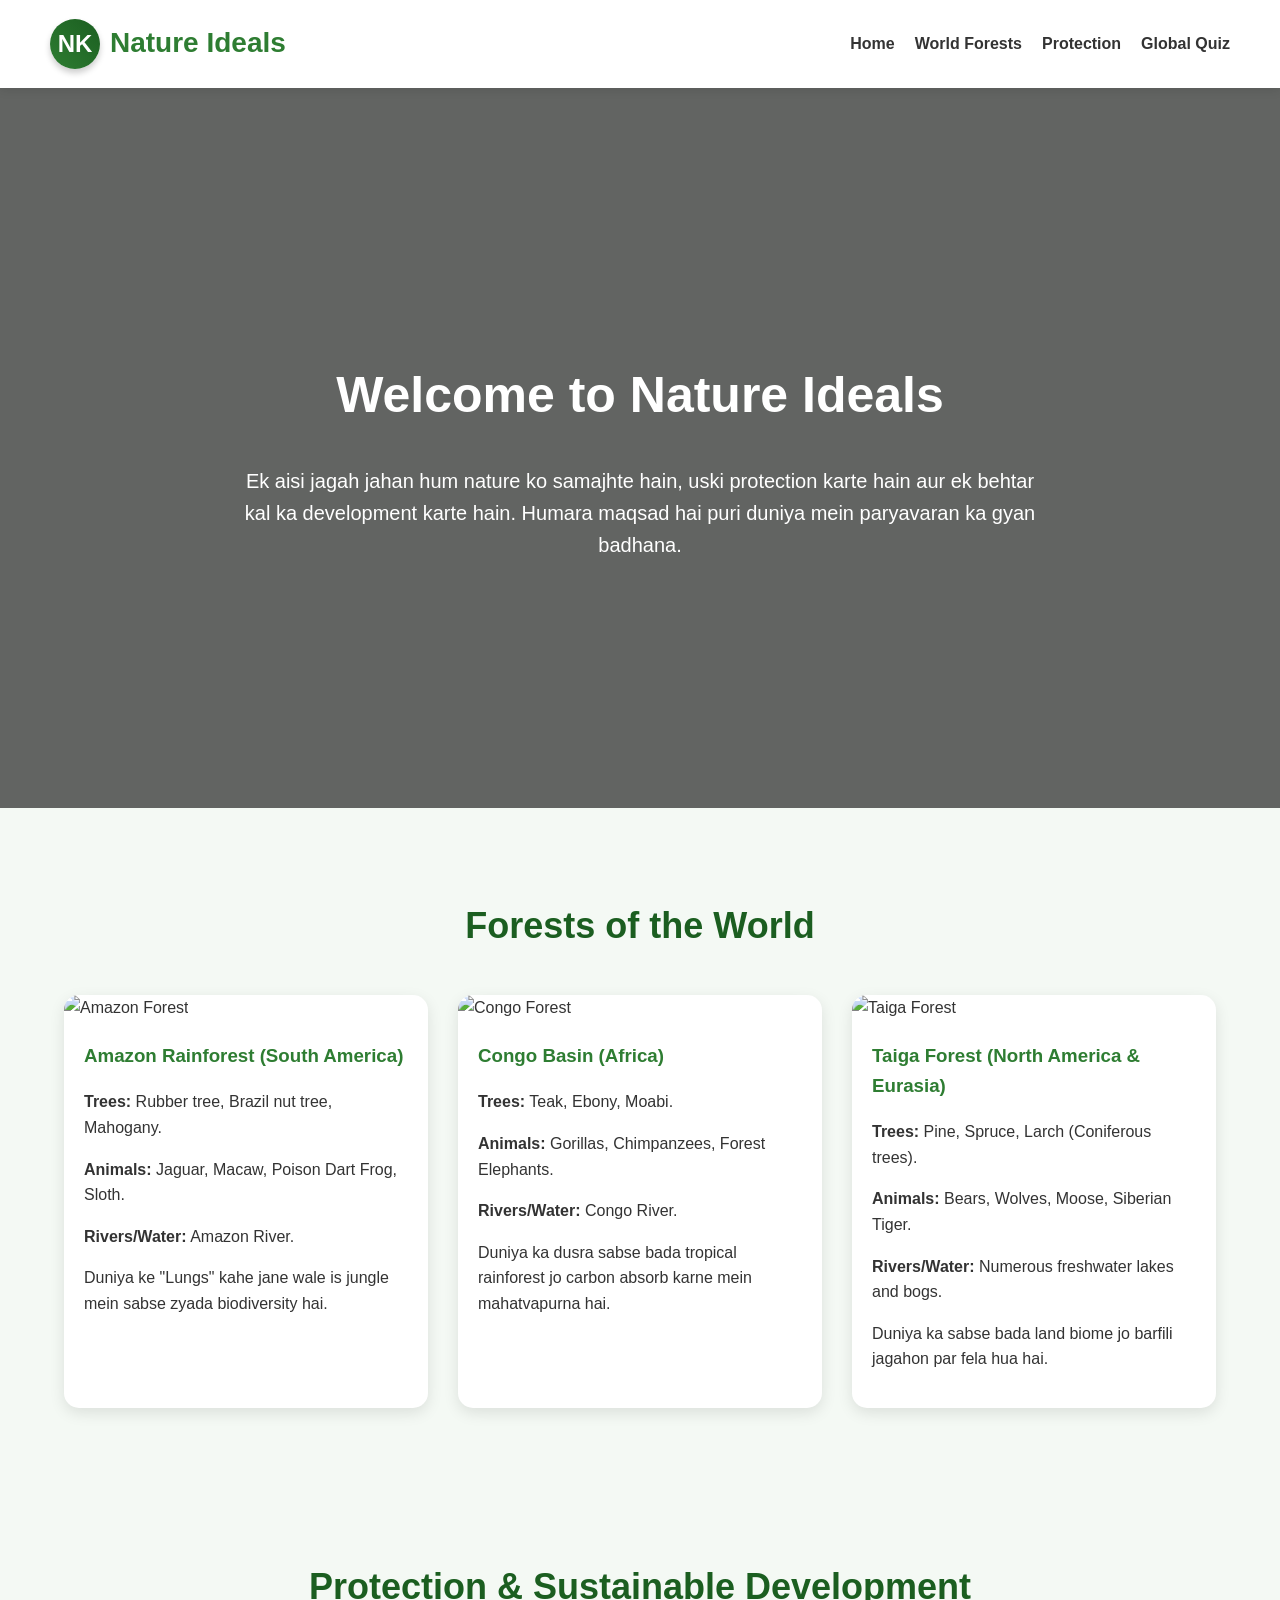
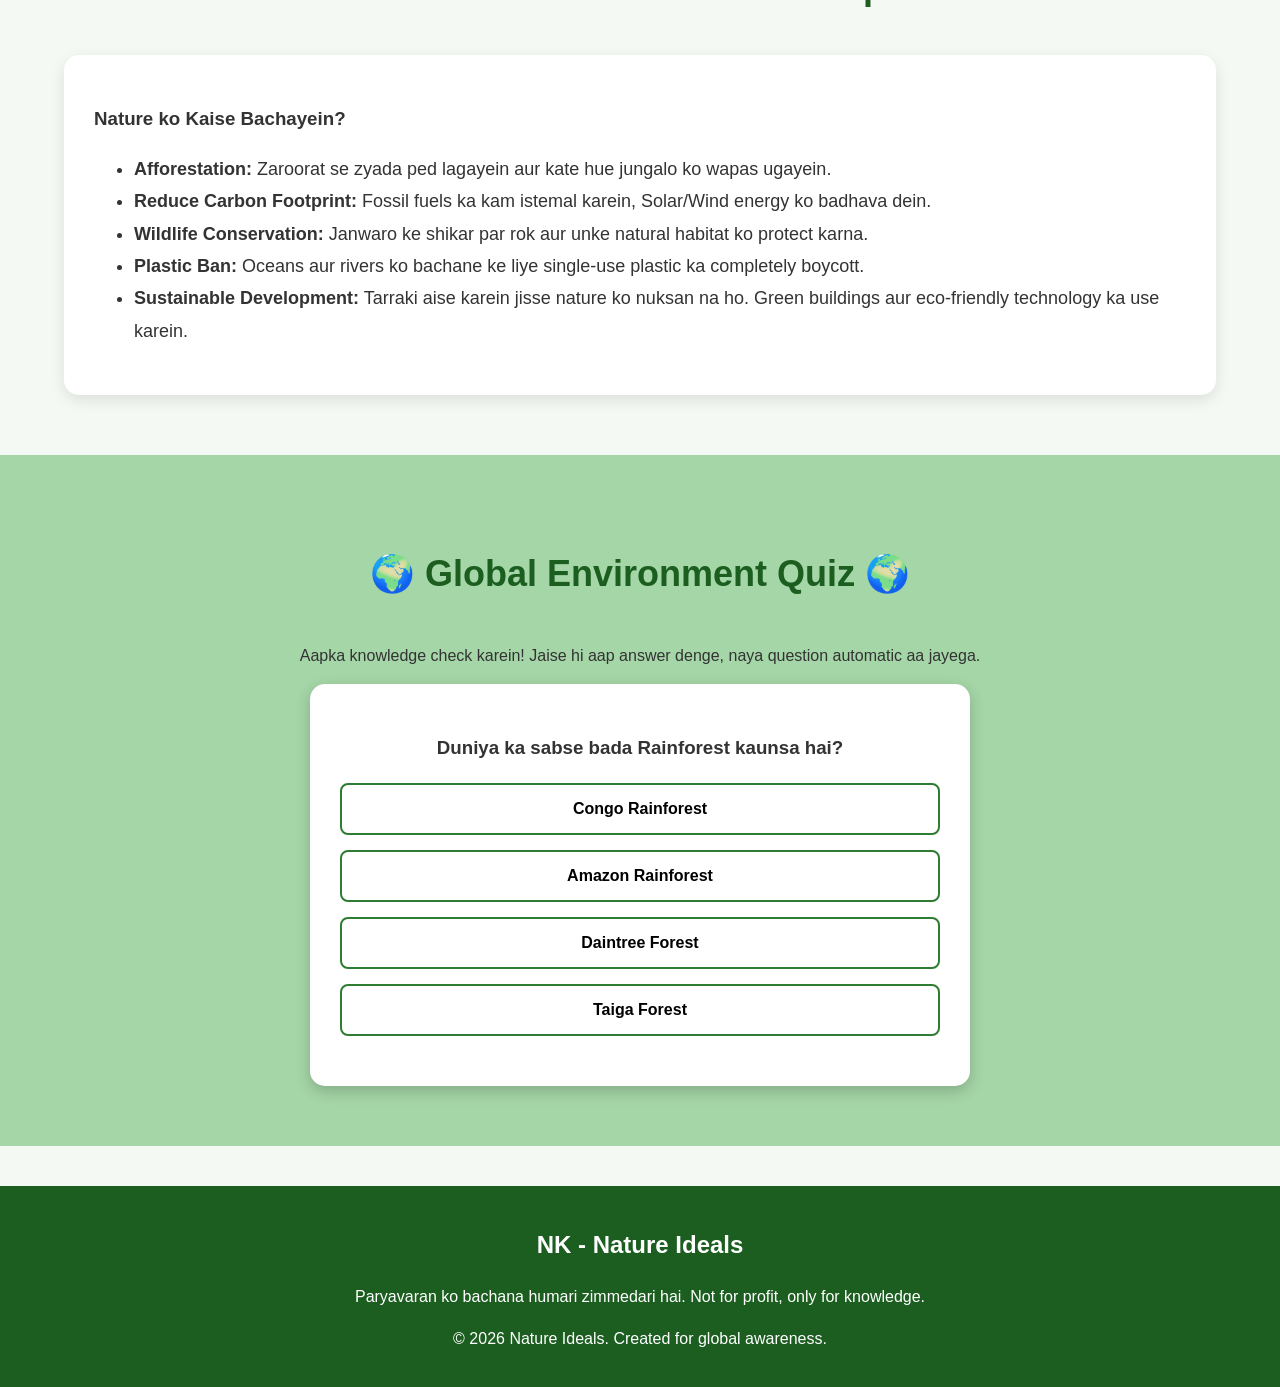
==== index.html @ 101bebc9 "first commit" ====
<!DOCTYPE html>
<html lang="en">
<head>
    <meta charset="UTF-8">
    <meta name="viewport" content="width=device-width, initial-scale=1.0">
    <title>Nature Ideals - Protect & Develop</title>
    <style>
        /* CSS: Styling aur Professional Look ke liye */
        :root {
            --primary-green: #2E7D32;
            --light-green: #A5D6A7;
            --dark-green: #1B5E20;
            --text-dark: #333;
            --bg-light: #f4f9f4;
        }

        body {
            font-family: 'Segoe UI', Tahoma, Geneva, Verdana, sans-serif;
            margin: 0;
            padding: 0;
            background-color: var(--bg-light);
            color: var(--text-dark);
            line-height: 1.6;
        }

        /* Navbar & Logo */
        header {
            background-color: white;
            padding: 15px 50px;
            display: flex;
            justify-content: space-between;
            align-items: center;
            box-shadow: 0 2px 10px rgba(0,0,0,0.1);
            position: sticky;
            top: 0;
            z-index: 1000;
        }

        .logo-container {
            display: flex;
            align-items: center;
            gap: 10px;
        }

        .logo-nk {
            background: linear-gradient(45deg, var(--primary-green), var(--dark-green));
            color: white;
            font-size: 24px;
            font-weight: bold;
            width: 50px;
            height: 50px;
            display: flex;
            justify-content: center;
            align-items: center;
            border-radius: 50%;
            box-shadow: 0 4px 6px rgba(0,0,0,0.2);
        }

        .logo-text {
            font-size: 28px;
            font-weight: bold;
            color: var(--primary-green);
        }

        nav ul {
            list-style: none;
            display: flex;
            gap: 20px;
        }

        nav ul li a {
            text-decoration: none;
            color: var(--text-dark);
            font-weight: bold;
            transition: 0.3s;
        }

        nav ul li a:hover {
            color: var(--primary-green);
        }

        /* Hero Section */
        .hero {
            background: linear-gradient(rgba(0, 0, 0, 0.6), rgba(0, 0, 0, 0.6)), url('https://images.unsplash.com/photo-1448375240586-882707db888b?ixlib=rb-1.2.1&auto=format&fit=crop&w=1920&q=80') center/cover;
            height: 80vh;
            display: flex;
            flex-direction: column;
            justify-content: center;
            align-items: center;
            text-align: center;
            color: white;
            padding: 0 20px;
        }

        .hero h1 {
            font-size: 50px;
            margin-bottom: 10px;
        }

        .hero p {
            font-size: 20px;
            max-width: 800px;
            margin-bottom: 20px;
        }

        /* Section Container */
        .section-container {
            padding: 60px 5%;
            max-width: 1200px;
            margin: auto;
        }

        h2.section-title {
            text-align: center;
            color: var(--dark-green);
            font-size: 36px;
            margin-bottom: 40px;
        }

        /* Forest Cards Grid */
        .forest-grid {
            display: grid;
            grid-template-columns: repeat(auto-fit, minmax(300px, 1fr));
            gap: 30px;
        }

        .forest-card {
            background: white;
            border-radius: 15px;
            overflow: hidden;
            box-shadow: 0 5px 15px rgba(0,0,0,0.1);
            transition: transform 0.3s;
        }

        .forest-card:hover {
            transform: translateY(-10px);
        }

        .forest-card img {
            width: 100%;
            height: 200px;
            object-fit: cover;
        }

        .forest-info {
            padding: 20px;
        }

        .forest-info h3 {
            color: var(--primary-green);
            margin-top: 0;
        }

        /* Quiz Section */
        .quiz-section {
            background-color: var(--light-green);
            padding: 60px 20px;
            text-align: center;
        }

        .quiz-container {
            background: white;
            max-width: 600px;
            margin: auto;
            padding: 30px;
            border-radius: 15px;
            box-shadow: 0 5px 15px rgba(0,0,0,0.2);
        }

        .quiz-options {
            display: flex;
            flex-direction: column;
            gap: 15px;
            margin-top: 20px;
        }

        .quiz-btn {
            padding: 15px;
            border: 2px solid var(--primary-green);
            background: white;
            font-size: 16px;
            border-radius: 8px;
            cursor: pointer;
            transition: 0.3s;
            font-weight: bold;
        }

        .quiz-btn:hover {
            background: var(--primary-green);
            color: white;
        }

        .correct { background-color: #4CAF50 !important; color: white; border-color: #4CAF50;}
        .wrong { background-color: #F44336 !important; color: white; border-color: #F44336;}

        /* Footer */
        footer {
            background-color: var(--dark-green);
            color: white;
            text-align: center;
            padding: 20px;
            margin-top: 40px;
        }
    </style>
</head>
<body>

    <header>
        <div class="logo-container">
            <div class="logo-nk">NK</div>
            <div class="logo-text">Nature Ideals</div>
        </div>
        <nav>
            <ul>
                <li><a href="#home">Home</a></li>
                <li><a href="#forests">World Forests</a></li>
                <li><a href="#protection">Protection</a></li>
                <li><a href="#quiz">Global Quiz</a></li>
            </ul>
        </nav>
    </header>

    <section class="hero" id="home">
        <h1>Welcome to Nature Ideals</h1>
        <p>Ek aisi jagah jahan hum nature ko samajhte hain, uski protection karte hain aur ek behtar kal ka development karte hain. Humara maqsad hai puri duniya mein paryavaran ka gyan badhana.</p>
    </section>

    <section class="section-container" id="forests">
        <h2 class="section-title">Forests of the World</h2>
        <div class="forest-grid">
            
            <div class="forest-card">
                <img src="https://images.unsplash.com/photo-1516026672322-bc52d61a55d5?ixlib=rb-1.2.1&auto=format&fit=crop&w=800&q=80" alt="Amazon Forest">
                <div class="forest-info">
                    <h3>Amazon Rainforest (South America)</h3>
                    <p><strong>Trees:</strong> Rubber tree, Brazil nut tree, Mahogany.</p>
                    <p><strong>Animals:</strong> Jaguar, Macaw, Poison Dart Frog, Sloth.</p>
                    <p><strong>Rivers/Water:</strong> Amazon River.</p>
                    <p>Duniya ke "Lungs" kahe jane wale is jungle mein sabse zyada biodiversity hai.</p>
                </div>
            </div>

            <div class="forest-card">
                <img src="https://images.unsplash.com/photo-1511497584788-876760111969?ixlib=rb-1.2.1&auto=format&fit=crop&w=800&q=80" alt="Congo Forest">
                <div class="forest-info">
                    <h3>Congo Basin (Africa)</h3>
                    <p><strong>Trees:</strong> Teak, Ebony, Moabi.</p>
                    <p><strong>Animals:</strong> Gorillas, Chimpanzees, Forest Elephants.</p>
                    <p><strong>Rivers/Water:</strong> Congo River.</p>
                    <p>Duniya ka dusra sabse bada tropical rainforest jo carbon absorb karne mein mahatvapurna hai.</p>
                </div>
            </div>

            <div class="forest-card">
                <img src="https://images.unsplash.com/photo-1425913397330-cf8af2ff40a1?ixlib=rb-1.2.1&auto=format&fit=crop&w=800&q=80" alt="Taiga Forest">
                <div class="forest-info">
                    <h3>Taiga Forest (North America & Eurasia)</h3>
                    <p><strong>Trees:</strong> Pine, Spruce, Larch (Coniferous trees).</p>
                    <p><strong>Animals:</strong> Bears, Wolves, Moose, Siberian Tiger.</p>
                    <p><strong>Rivers/Water:</strong> Numerous freshwater lakes and bogs.</p>
                    <p>Duniya ka sabse bada land biome jo barfili jagahon par fela hua hai.</p>
                </div>
            </div>

        </div>
    </section>

    <section class="section-container" id="protection">
        <h2 class="section-title">Protection & Sustainable Development</h2>
        <div style="background: white; padding: 30px; border-radius: 15px; box-shadow: 0 5px 15px rgba(0,0,0,0.1);">
            <h3>Nature ko Kaise Bachayein?</h3>
            <ul style="font-size: 18px; line-height: 1.8;">
                <li><strong>Afforestation:</strong> Zaroorat se zyada ped lagayein aur kate hue jungalo ko wapas ugayein.</li>
                <li><strong>Reduce Carbon Footprint:</strong> Fossil fuels ka kam istemal karein, Solar/Wind energy ko badhava dein.</li>
                <li><strong>Wildlife Conservation:</strong> Janwaro ke shikar par rok aur unke natural habitat ko protect karna.</li>
                <li><strong>Plastic Ban:</strong> Oceans aur rivers ko bachane ke liye single-use plastic ka completely boycott.</li>
                <li><strong>Sustainable Development:</strong> Tarraki aise karein jisse nature ko nuksan na ho. Green buildings aur eco-friendly technology ka use karein.</li>
            </ul>
        </div>
    </section>

    <section class="quiz-section" id="quiz">
        <h2 class="section-title" style="color: var(--dark-green);">🌍 Global Environment Quiz 🌍</h2>
        <p>Aapka knowledge check karein! Jaise hi aap answer denge, naya question automatic aa jayega.</p>
        
        <div class="quiz-container">
            <h3 id="question-text">Loading question...</h3>
            <div class="quiz-options" id="options-container">
                </div>
            <p id="quiz-feedback" style="margin-top: 20px; font-weight: bold; font-size: 18px;"></p>
        </div>
    </section>

    <footer>
        <h2>NK - Nature Ideals</h2>
        <p>Paryavaran ko bachana humari zimmedari hai. Not for profit, only for knowledge.</p>
        <p>© 2026 Nature Ideals. Created for global awareness.</p>
    </footer>

    <script>
        // Quiz Data - Aap isme aur bhi hazaro questions add kar sakte hain
        const quizData = [
            {
                question: "Duniya ka sabse bada Rainforest kaunsa hai?",
                options: ["Congo Rainforest", "Amazon Rainforest", "Daintree Forest", "Taiga Forest"],
                answer: "Amazon Rainforest"
            },
            {
                question: "Global Warming ka sabse bada karan kaunsi gas hai?",
                options: ["Oxygen", "Carbon Dioxide (CO2)", "Nitrogen", "Hydrogen"],
                answer: "Carbon Dioxide (CO2)"
            },
            {
                question: "Duniya ka kitna pratishat (percentage) hissa pani (Oceans) se dhaka hai?",
                options: ["50%", "71%", "90%", "30%"],
                answer: "71%"
            },
            {
                question: "Ozone Layer humein kis cheez se bachati hai?",
                options: ["Baarish se", "Thand se", "Suraj ki UV Rays se", "Hawa se"],
                answer: "Suraj ki UV Rays se"
            },
            {
                question: "Inmein se kaunsa ek Renewable Energy source hai?",
                options: ["Koyla (Coal)", "Solar Energy", "Petrol", "Natural Gas"],
                answer: "Solar Energy"
            },
            {
                question: "Vishwa Paryavaran Diwas (World Environment Day) kab manaya jata hai?",
                options: ["5 June", "15 August", "22 April", "10 December"],
                answer: "5 June"
            }
        ];

        let currentQuestion = {};

        function loadRandomQuestion() {
            // Get a random question
            const randomIndex = Math.floor(Math.random() * quizData.length);
            currentQuestion = quizData[randomIndex];

            // Update UI
            document.getElementById('question-text').innerText = currentQuestion.question;
            document.getElementById('quiz-feedback').innerText = "";
            
            const optionsContainer = document.getElementById('options-container');
            optionsContainer.innerHTML = ""; // Clear old options

            // Create buttons for options
            currentQuestion.options.forEach(option => {
                const button = document.createElement('button');
                button.innerText = option;
                button.classList.add('quiz-btn');
                button.onclick = () => checkAnswer(button, option);
                optionsContainer.appendChild(button);
            });
        }

        function checkAnswer(button, selectedOption) {
            // Disable all buttons so user can't click multiple times
            const allButtons = document.querySelectorAll('.quiz-btn');
            allButtons.forEach(btn => btn.disabled = true);

            const feedback = document.getElementById('quiz-feedback');

            if (selectedOption === currentQuestion.answer) {
                button.classList.add('correct');
                feedback.innerText = "Bilkul Sahi Jawab! 🎉 Naya question aa raha hai...";
                feedback.style.color = "#4CAF50";
            } else {
                button.classList.add('wrong');
                feedback.innerText = `Galat Jawab! Sahi answer tha: ${currentQuestion.answer}. Naya question aa raha hai...`;
                feedback.style.color = "#F44336";
                // Highlight the correct answer
                allButtons.forEach(btn => {
                    if(btn.innerText === currentQuestion.answer) {
                        btn.classList.add('correct');
                    }
                });
            }

            // Wait 2 seconds and load next question automatically
            setTimeout(() => {
                loadRandomQuestion();
            }, 2500);
        }

        // Load the first question when page starts
        loadRandomQuestion();
    </script>

</body>
</html>
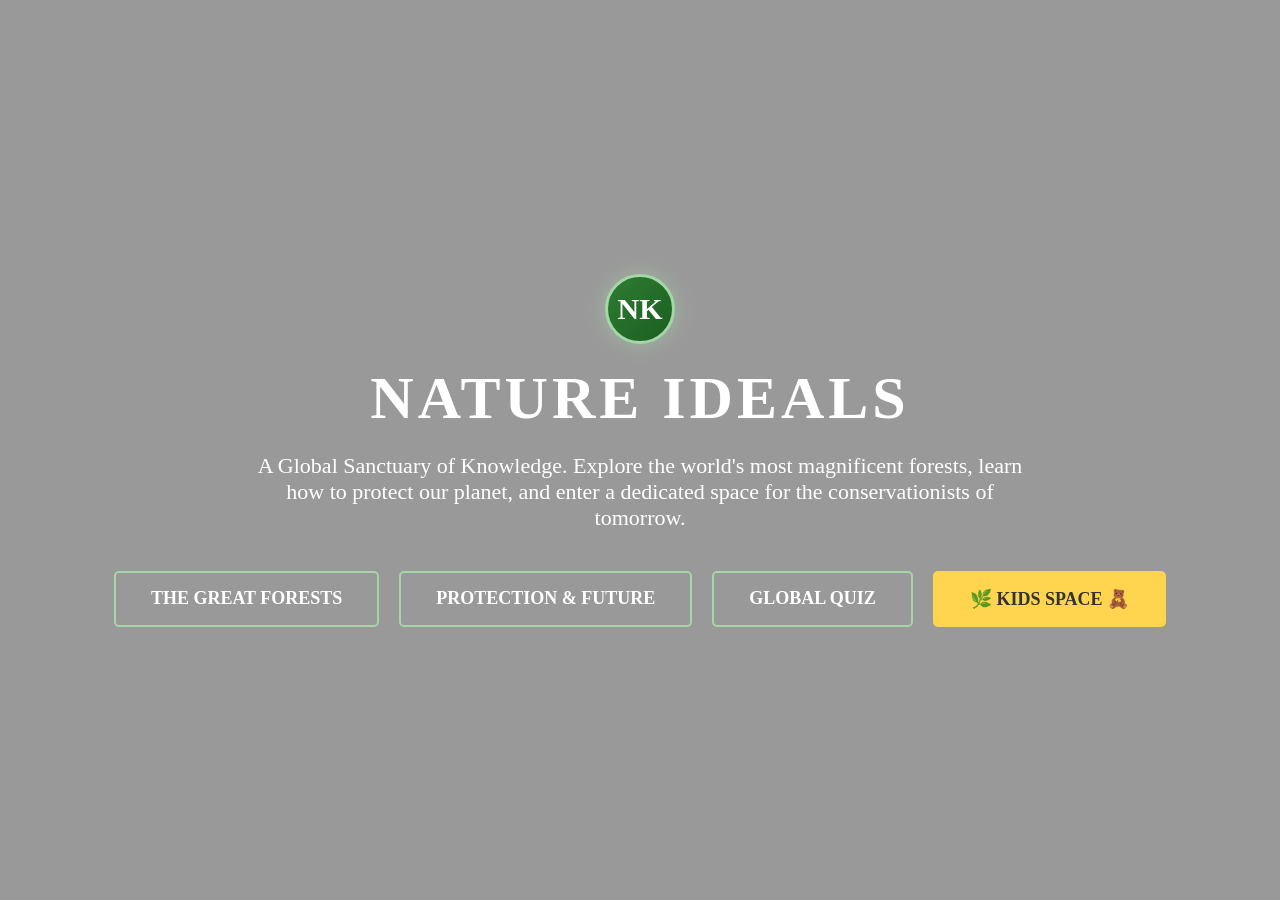
==== commit 9423ad01: "commit karo" ====
--- a/index.html
+++ b/index.html
@@ -3,391 +3,141 @@
 <head>
     <meta charset="UTF-8">
     <meta name="viewport" content="width=device-width, initial-scale=1.0">
-    <title>Nature Ideals - Protect & Develop</title>
+    <title>Nature Ideals | The Green Knowledge Portal</title>
     <style>
-        /* CSS: Styling aur Professional Look ke liye */
-        :root {
-            --primary-green: #2E7D32;
-            --light-green: #A5D6A7;
-            --dark-green: #1B5E20;
-            --text-dark: #333;
-            --bg-light: #f4f9f4;
+        /* CSS resets */
+        * { margin: 0; padding: 0; box-sizing: border-box; }
+        body, html { height: 100%; font-family: 'Georgia', serif; overflow: hidden; color: white; }
+
+        /* Background Video Styling */
+        #bg-video {
+            position: fixed;
+            right: 0;
+            bottom: 0;
+            min-width: 100%;
+            min-height: 100%;
+            z-index: -1;
+            object-fit: cover;
+            filter: brightness(60%);
         }
 
-        body {
-            font-family: 'Segoe UI', Tahoma, Geneva, Verdana, sans-serif;
-            margin: 0;
-            padding: 0;
-            background-color: var(--bg-light);
-            color: var(--text-dark);
-            line-height: 1.6;
-        }
-
-        /* Navbar & Logo */
-        header {
-            background-color: white;
-            padding: 15px 50px;
-            display: flex;
-            justify-content: space-between;
-            align-items: center;
-            box-shadow: 0 2px 10px rgba(0,0,0,0.1);
-            position: sticky;
+        /* Overlay */
+        .overlay {
+            position: absolute;
             top: 0;
-            z-index: 1000;
-        }
-
-        .logo-container {
-            display: flex;
-            align-items: center;
-            gap: 10px;
-        }
-
-        .logo-nk {
-            background: linear-gradient(45deg, var(--primary-green), var(--dark-green));
-            color: white;
-            font-size: 24px;
-            font-weight: bold;
-            width: 50px;
-            height: 50px;
-            display: flex;
-            justify-content: center;
-            align-items: center;
-            border-radius: 50%;
-            box-shadow: 0 4px 6px rgba(0,0,0,0.2);
-        }
-
-        .logo-text {
-            font-size: 28px;
-            font-weight: bold;
-            color: var(--primary-green);
-        }
-
-        nav ul {
-            list-style: none;
-            display: flex;
-            gap: 20px;
-        }
-
-        nav ul li a {
-            text-decoration: none;
-            color: var(--text-dark);
-            font-weight: bold;
-            transition: 0.3s;
-        }
-
-        nav ul li a:hover {
-            color: var(--primary-green);
-        }
-
-        /* Hero Section */
-        .hero {
-            background: linear-gradient(rgba(0, 0, 0, 0.6), rgba(0, 0, 0, 0.6)), url('https://images.unsplash.com/photo-1448375240586-882707db888b?ixlib=rb-1.2.1&auto=format&fit=crop&w=1920&q=80') center/cover;
-            height: 80vh;
+            left: 0;
+            width: 100%;
+            height: 100%;
+            background: rgba(0, 0, 0, 0.4);
             display: flex;
             flex-direction: column;
             justify-content: center;
             align-items: center;
             text-align: center;
-            color: white;
-            padding: 0 20px;
-        }
-
-        .hero h1 {
-            font-size: 50px;
-            margin-bottom: 10px;
-        }
-
-        .hero p {
-            font-size: 20px;
-            max-width: 800px;
-            margin-bottom: 20px;
-        }
-
-        /* Section Container */
-        .section-container {
-            padding: 60px 5%;
-            max-width: 1200px;
-            margin: auto;
-        }
-
-        h2.section-title {
-            text-align: center;
-            color: var(--dark-green);
-            font-size: 36px;
-            margin-bottom: 40px;
-        }
-
-        /* Forest Cards Grid */
-        .forest-grid {
-            display: grid;
-            grid-template-columns: repeat(auto-fit, minmax(300px, 1fr));
-            gap: 30px;
-        }
-
-        .forest-card {
-            background: white;
-            border-radius: 15px;
-            overflow: hidden;
-            box-shadow: 0 5px 15px rgba(0,0,0,0.1);
-            transition: transform 0.3s;
-        }
-
-        .forest-card:hover {
-            transform: translateY(-10px);
-        }
-
-        .forest-card img {
-            width: 100%;
-            height: 200px;
-            object-fit: cover;
-        }
-
-        .forest-info {
             padding: 20px;
         }
 
-        .forest-info h3 {
-            color: var(--primary-green);
-            margin-top: 0;
+        /* NK Logo */
+        .logo-nk {
+            background: linear-gradient(135deg, #2E7D32, #1B5E20);
+            color: white;
+            font-size: 30px;
+            font-weight: bold;
+            width: 70px;
+            height: 70px;
+            display: flex;
+            justify-content: center;
+            align-items: center;
+            border-radius: 50%;
+            border: 3px solid #A5D6A7;
+            margin-bottom: 20px;
+            box-shadow: 0 0 20px rgba(165, 214, 167, 0.5);
         }
 
-        /* Quiz Section */
-        .quiz-section {
-            background-color: var(--light-green);
-            padding: 60px 20px;
-            text-align: center;
+        h1 {
+            font-size: 60px;
+            text-transform: uppercase;
+            letter-spacing: 4px;
+            margin-bottom: 20px;
+            animation: fadeInDown 1.5s ease;
         }
 
-        .quiz-container {
-            background: white;
-            max-width: 600px;
-            margin: auto;
-            padding: 30px;
-            border-radius: 15px;
-            box-shadow: 0 5px 15px rgba(0,0,0,0.2);
+        p {
+            font-size: 22px;
+            max-width: 800px;
+            margin-bottom: 40px;
+            font-weight: 300;
+            animation: fadeInUp 1.5s ease;
         }
 
-        .quiz-options {
+        /* Professional Navigation Buttons */
+        .nav-container {
             display: flex;
-            flex-direction: column;
-            gap: 15px;
-            margin-top: 20px;
+            gap: 20px;
+            flex-wrap: wrap;
+            justify-content: center;
         }
 
-        .quiz-btn {
-            padding: 15px;
-            border: 2px solid var(--primary-green);
-            background: white;
-            font-size: 16px;
-            border-radius: 8px;
+        .main-btn {
+            padding: 15px 35px;
+            font-size: 18px;
+            background: transparent;
+            color: white;
+            border: 2px solid #A5D6A7;
             cursor: pointer;
-            transition: 0.3s;
+            text-decoration: none;
+            text-transform: uppercase;
             font-weight: bold;
+            transition: all 0.4s ease;
+            border-radius: 5px;
         }
 
-        .quiz-btn:hover {
-            background: var(--primary-green);
-            color: white;
+        .main-btn:hover {
+            background-color: #A5D6A7;
+            color: #1B5E20;
+            box-shadow: 0 0 15px rgba(165, 214, 167, 0.7);
         }
 
-        .correct { background-color: #4CAF50 !important; color: white; border-color: #4CAF50;}
-        .wrong { background-color: #F44336 !important; color: white; border-color: #F44336;}
+        .kids-btn {
+            background-color: #FFD54F; /* Bright yellow for kids */
+            color: #333;
+            border: 2px solid #FFD54F;
+        }
 
-        /* Footer */
-        footer {
-            background-color: var(--dark-green);
-            color: white;
-            text-align: center;
-            padding: 20px;
-            margin-top: 40px;
+        .kids-btn:hover {
+            background-color: white;
+            color: #FF8F00;
+        }
+
+        @keyframes fadeInDown {
+            from { opacity: 0; transform: translateY(-30px); }
+            to { opacity: 1; transform: translateY(0); }
+        }
+        @keyframes fadeInUp {
+            from { opacity: 0; transform: translateY(30px); }
+            to { opacity: 1; transform: translateY(0); }
         }
     </style>
 </head>
 <body>
 
-    <header>
-        <div class="logo-container">
-            <div class="logo-nk">NK</div>
-            <div class="logo-text">Nature Ideals</div>
+    <video autoplay muted loop id="bg-video">
+        <source src="https://assets.mixkit.co/videos/preview/mixkit-sunlight-through-the-trees-of-a-forest-431-large.mp4" type="video/mp4">
+    </video>
+
+    <div class="overlay">
+        <div class="logo-nk">NK</div>
+
+        <h1>NATURE IDEALS</h1>
+        <p>A Global Sanctuary of Knowledge. Explore the world's most magnificent forests, learn how to protect our planet, and enter a dedicated space for the conservationists of tomorrow.</p>
+
+        <div class="nav-container">
+            <a href="forests.html" class="main-btn">The Great Forests</a>
+            <a href="protection.html" class="main-btn">Protection & Future</a>
+            <a href="quiz.html" class="main-btn">Global Quiz</a>
+            <a href="kids.html" class="main-btn kids-btn">🌿 Kids Space 🧸</a>
         </div>
-        <nav>
-            <ul>
-                <li><a href="#home">Home</a></li>
-                <li><a href="#forests">World Forests</a></li>
-                <li><a href="#protection">Protection</a></li>
-                <li><a href="#quiz">Global Quiz</a></li>
-            </ul>
-        </nav>
-    </header>
-
-    <section class="hero" id="home">
-        <h1>Welcome to Nature Ideals</h1>
-        <p>Ek aisi jagah jahan hum nature ko samajhte hain, uski protection karte hain aur ek behtar kal ka development karte hain. Humara maqsad hai puri duniya mein paryavaran ka gyan badhana.</p>
-    </section>
-
-    <section class="section-container" id="forests">
-        <h2 class="section-title">Forests of the World</h2>
-        <div class="forest-grid">
-            
-            <div class="forest-card">
-                <img src="https://images.unsplash.com/photo-1516026672322-bc52d61a55d5?ixlib=rb-1.2.1&auto=format&fit=crop&w=800&q=80" alt="Amazon Forest">
-                <div class="forest-info">
-                    <h3>Amazon Rainforest (South America)</h3>
-                    <p><strong>Trees:</strong> Rubber tree, Brazil nut tree, Mahogany.</p>
-                    <p><strong>Animals:</strong> Jaguar, Macaw, Poison Dart Frog, Sloth.</p>
-                    <p><strong>Rivers/Water:</strong> Amazon River.</p>
-                    <p>Duniya ke "Lungs" kahe jane wale is jungle mein sabse zyada biodiversity hai.</p>
-                </div>
-            </div>
-
-            <div class="forest-card">
-                <img src="https://images.unsplash.com/photo-1511497584788-876760111969?ixlib=rb-1.2.1&auto=format&fit=crop&w=800&q=80" alt="Congo Forest">
-                <div class="forest-info">
-                    <h3>Congo Basin (Africa)</h3>
-                    <p><strong>Trees:</strong> Teak, Ebony, Moabi.</p>
-                    <p><strong>Animals:</strong> Gorillas, Chimpanzees, Forest Elephants.</p>
-                    <p><strong>Rivers/Water:</strong> Congo River.</p>
-                    <p>Duniya ka dusra sabse bada tropical rainforest jo carbon absorb karne mein mahatvapurna hai.</p>
-                </div>
-            </div>
-
-            <div class="forest-card">
-                <img src="https://images.unsplash.com/photo-1425913397330-cf8af2ff40a1?ixlib=rb-1.2.1&auto=format&fit=crop&w=800&q=80" alt="Taiga Forest">
-                <div class="forest-info">
-                    <h3>Taiga Forest (North America & Eurasia)</h3>
-                    <p><strong>Trees:</strong> Pine, Spruce, Larch (Coniferous trees).</p>
-                    <p><strong>Animals:</strong> Bears, Wolves, Moose, Siberian Tiger.</p>
-                    <p><strong>Rivers/Water:</strong> Numerous freshwater lakes and bogs.</p>
-                    <p>Duniya ka sabse bada land biome jo barfili jagahon par fela hua hai.</p>
-                </div>
-            </div>
-
-        </div>
-    </section>
-
-    <section class="section-container" id="protection">
-        <h2 class="section-title">Protection & Sustainable Development</h2>
-        <div style="background: white; padding: 30px; border-radius: 15px; box-shadow: 0 5px 15px rgba(0,0,0,0.1);">
-            <h3>Nature ko Kaise Bachayein?</h3>
-            <ul style="font-size: 18px; line-height: 1.8;">
-                <li><strong>Afforestation:</strong> Zaroorat se zyada ped lagayein aur kate hue jungalo ko wapas ugayein.</li>
-                <li><strong>Reduce Carbon Footprint:</strong> Fossil fuels ka kam istemal karein, Solar/Wind energy ko badhava dein.</li>
-                <li><strong>Wildlife Conservation:</strong> Janwaro ke shikar par rok aur unke natural habitat ko protect karna.</li>
-                <li><strong>Plastic Ban:</strong> Oceans aur rivers ko bachane ke liye single-use plastic ka completely boycott.</li>
-                <li><strong>Sustainable Development:</strong> Tarraki aise karein jisse nature ko nuksan na ho. Green buildings aur eco-friendly technology ka use karein.</li>
-            </ul>
-        </div>
-    </section>
-
-    <section class="quiz-section" id="quiz">
-        <h2 class="section-title" style="color: var(--dark-green);">🌍 Global Environment Quiz 🌍</h2>
-        <p>Aapka knowledge check karein! Jaise hi aap answer denge, naya question automatic aa jayega.</p>
-        
-        <div class="quiz-container">
-            <h3 id="question-text">Loading question...</h3>
-            <div class="quiz-options" id="options-container">
-                </div>
-            <p id="quiz-feedback" style="margin-top: 20px; font-weight: bold; font-size: 18px;"></p>
-        </div>
-    </section>
-
-    <footer>
-        <h2>NK - Nature Ideals</h2>
-        <p>Paryavaran ko bachana humari zimmedari hai. Not for profit, only for knowledge.</p>
-        <p>© 2026 Nature Ideals. Created for global awareness.</p>
-    </footer>
-
-    <script>
-        // Quiz Data - Aap isme aur bhi hazaro questions add kar sakte hain
-        const quizData = [
-            {
-                question: "Duniya ka sabse bada Rainforest kaunsa hai?",
-                options: ["Congo Rainforest", "Amazon Rainforest", "Daintree Forest", "Taiga Forest"],
-                answer: "Amazon Rainforest"
-            },
-            {
-                question: "Global Warming ka sabse bada karan kaunsi gas hai?",
-                options: ["Oxygen", "Carbon Dioxide (CO2)", "Nitrogen", "Hydrogen"],
-                answer: "Carbon Dioxide (CO2)"
-            },
-            {
-                question: "Duniya ka kitna pratishat (percentage) hissa pani (Oceans) se dhaka hai?",
-                options: ["50%", "71%", "90%", "30%"],
-                answer: "71%"
-            },
-            {
-                question: "Ozone Layer humein kis cheez se bachati hai?",
-                options: ["Baarish se", "Thand se", "Suraj ki UV Rays se", "Hawa se"],
-                answer: "Suraj ki UV Rays se"
-            },
-            {
-                question: "Inmein se kaunsa ek Renewable Energy source hai?",
-                options: ["Koyla (Coal)", "Solar Energy", "Petrol", "Natural Gas"],
-                answer: "Solar Energy"
-            },
-            {
-                question: "Vishwa Paryavaran Diwas (World Environment Day) kab manaya jata hai?",
-                options: ["5 June", "15 August", "22 April", "10 December"],
-                answer: "5 June"
-            }
-        ];
-
-        let currentQuestion = {};
-
-        function loadRandomQuestion() {
-            // Get a random question
-            const randomIndex = Math.floor(Math.random() * quizData.length);
-            currentQuestion = quizData[randomIndex];
-
-            // Update UI
-            document.getElementById('question-text').innerText = currentQuestion.question;
-            document.getElementById('quiz-feedback').innerText = "";
-            
-            const optionsContainer = document.getElementById('options-container');
-            optionsContainer.innerHTML = ""; // Clear old options
-
-            // Create buttons for options
-            currentQuestion.options.forEach(option => {
-                const button = document.createElement('button');
-                button.innerText = option;
-                button.classList.add('quiz-btn');
-                button.onclick = () => checkAnswer(button, option);
-                optionsContainer.appendChild(button);
-            });
-        }
-
-        function checkAnswer(button, selectedOption) {
-            // Disable all buttons so user can't click multiple times
-            const allButtons = document.querySelectorAll('.quiz-btn');
-            allButtons.forEach(btn => btn.disabled = true);
-
-            const feedback = document.getElementById('quiz-feedback');
-
-            if (selectedOption === currentQuestion.answer) {
-                button.classList.add('correct');
-                feedback.innerText = "Bilkul Sahi Jawab! 🎉 Naya question aa raha hai...";
-                feedback.style.color = "#4CAF50";
-            } else {
-                button.classList.add('wrong');
-                feedback.innerText = `Galat Jawab! Sahi answer tha: ${currentQuestion.answer}. Naya question aa raha hai...`;
-                feedback.style.color = "#F44336";
-                // Highlight the correct answer
-                allButtons.forEach(btn => {
-                    if(btn.innerText === currentQuestion.answer) {
-                        btn.classList.add('correct');
-                    }
-                });
-            }
-
-            // Wait 2 seconds and load next question automatically
-            setTimeout(() => {
-                loadRandomQuestion();
-            }, 2500);
-        }
-
-        // Load the first question when page starts
-        loadRandomQuestion();
-    </script>
+    </div>
 
 </body>
 </html>
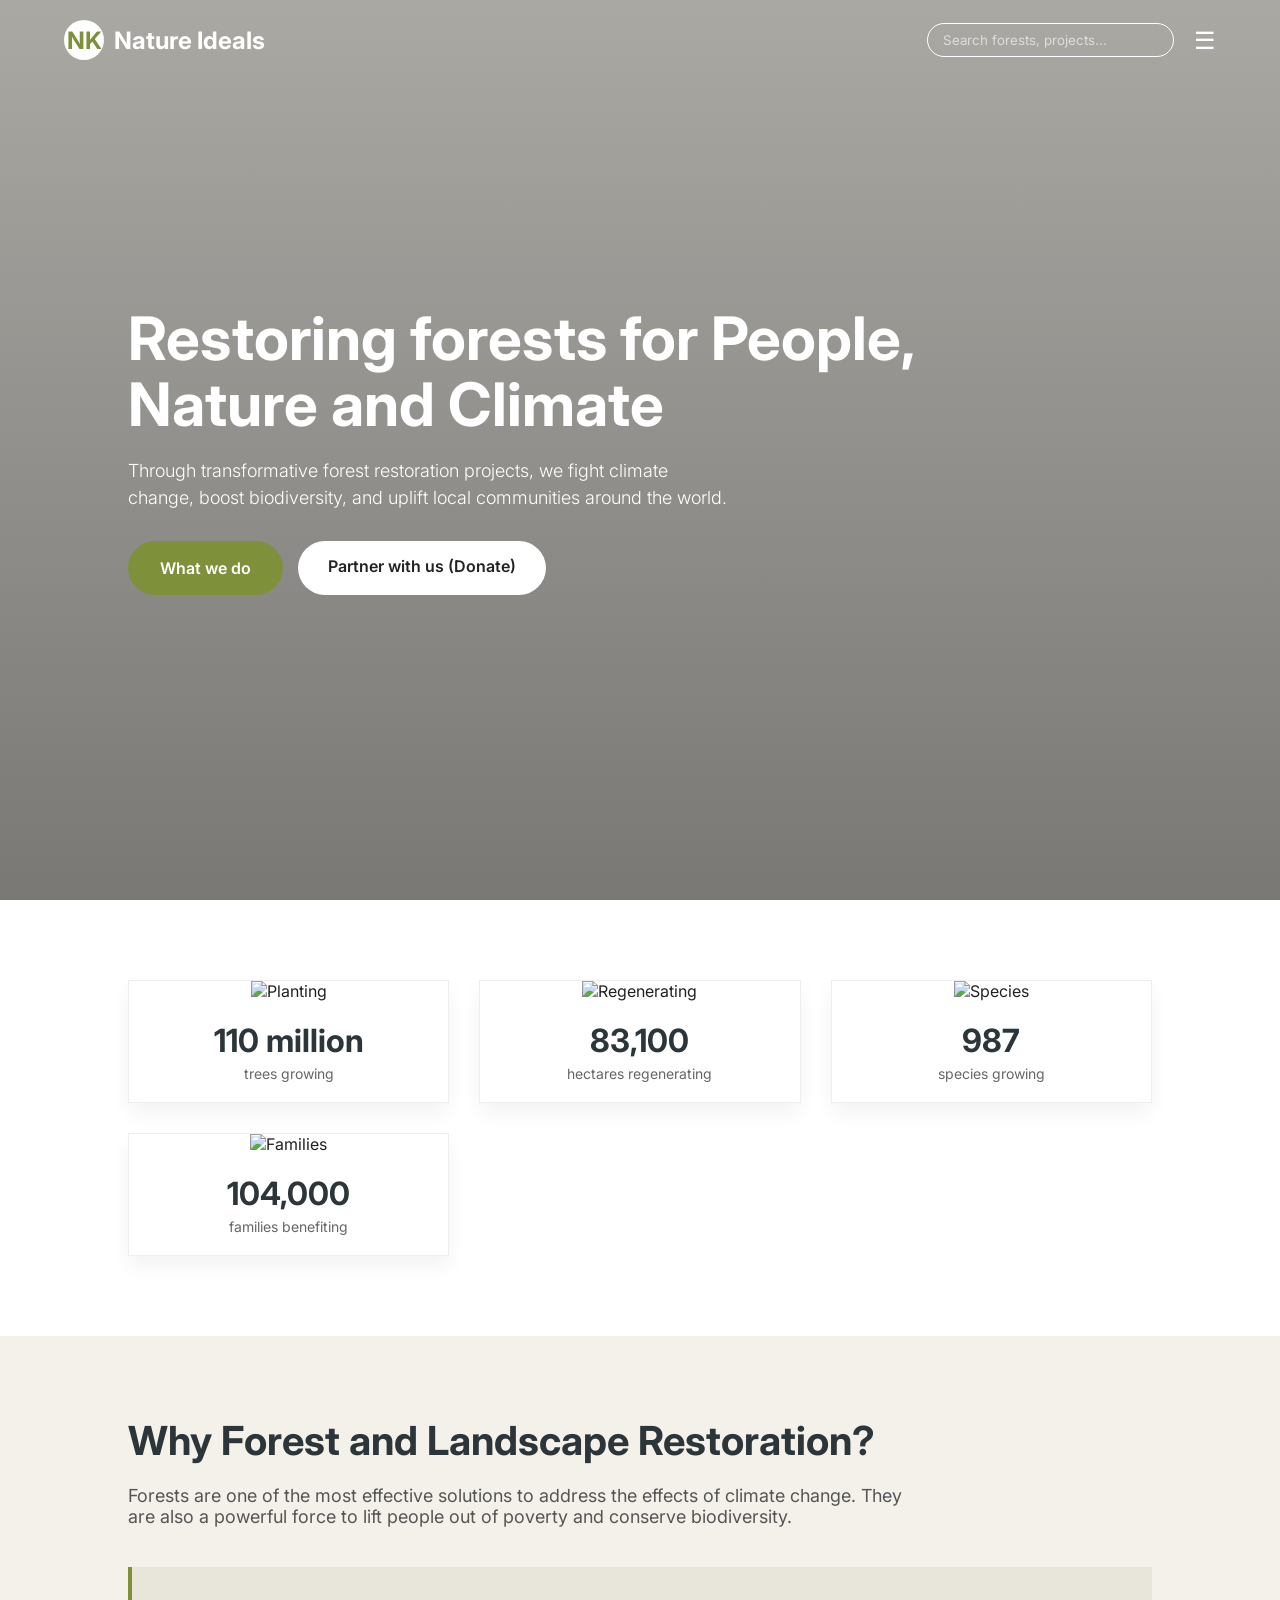
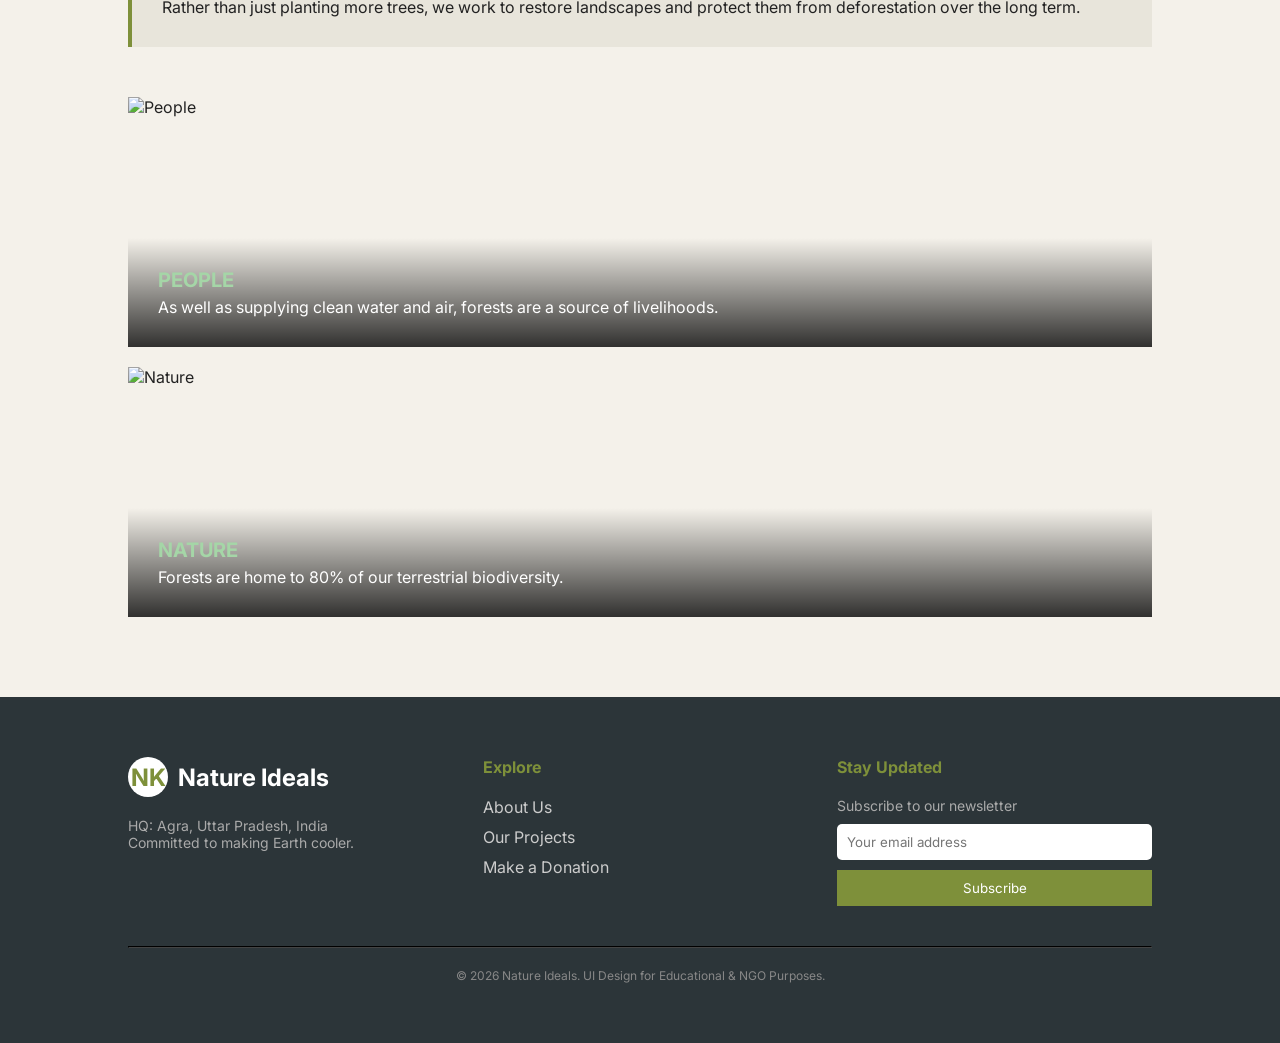
==== commit 76c3830e: "commit karo" ====
--- a/index.html
+++ b/index.html
@@ -3,141 +3,181 @@
 <head>
     <meta charset="UTF-8">
     <meta name="viewport" content="width=device-width, initial-scale=1.0">
-    <title>Nature Ideals | The Green Knowledge Portal</title>
+    <title>Nature Ideals | Restoring the Earth</title>
+    <link href="https://fonts.googleapis.com/css2?family=Inter:wght@300;400;600;700&display=swap" rel="stylesheet">
     <style>
-        /* CSS resets */
-        * { margin: 0; padding: 0; box-sizing: border-box; }
-        body, html { height: 100%; font-family: 'Georgia', serif; overflow: hidden; color: white; }
-
-        /* Background Video Styling */
-        #bg-video {
-            position: fixed;
-            right: 0;
-            bottom: 0;
-            min-width: 100%;
-            min-height: 100%;
-            z-index: -1;
-            object-fit: cover;
-            filter: brightness(60%);
+        /* Premium CSS Setup */
+        :root {
+            --primary-green: #7E903A; /* Olive green like WeForest */
+            --dark-bg: #2C3539;
+            --beige-bg: #F4F1EA;
+            --text-dark: #222;
+            --text-light: #fff;
         }
 
-        /* Overlay */
-        .overlay {
-            position: absolute;
-            top: 0;
-            left: 0;
-            width: 100%;
-            height: 100%;
-            background: rgba(0, 0, 0, 0.4);
-            display: flex;
-            flex-direction: column;
-            justify-content: center;
-            align-items: center;
-            text-align: center;
-            padding: 20px;
+        * { margin: 0; padding: 0; box-sizing: border-box; font-family: 'Inter', sans-serif; }
+        body { background-color: var(--beige-bg); color: var(--text-dark); }
+        a { text-decoration: none; }
+
+        /* Navbar */
+        header {
+            position: absolute; width: 100%; top: 0; padding: 20px 5%;
+            display: flex; justify-content: space-between; align-items: center; z-index: 100;
         }
+        .logo { font-size: 24px; font-weight: 700; color: white; display: flex; align-items: center; gap: 10px; }
+        .logo-icon { width: 40px; height: 40px; background: white; color: var(--primary-green); border-radius: 50%; display: flex; justify-content: center; align-items: center; }
+        
+        .nav-right { display: flex; align-items: center; gap: 20px; }
+        .search-bar { background: transparent; border: 1px solid white; color: white; padding: 8px 15px; border-radius: 20px; outline: none; }
+        .search-bar::placeholder { color: #ddd; }
+        .menu-btn { color: white; font-size: 24px; cursor: pointer; }
 
-        /* NK Logo */
-        .logo-nk {
-            background: linear-gradient(135deg, #2E7D32, #1B5E20);
-            color: white;
-            font-size: 30px;
-            font-weight: bold;
-            width: 70px;
-            height: 70px;
-            display: flex;
-            justify-content: center;
-            align-items: center;
-            border-radius: 50%;
-            border: 3px solid #A5D6A7;
-            margin-bottom: 20px;
-            box-shadow: 0 0 20px rgba(165, 214, 167, 0.5);
+        /* Hero Section */
+        .hero {
+            height: 100vh;
+            background: linear-gradient(rgba(0,0,0,0.3), rgba(0,0,0,0.5)), url('https://images.unsplash.com/photo-1511497584788-876760111969?q=80&w=2000') center/cover;
+            display: flex; flex-direction: column; justify-content: center; padding: 0 10%; color: white;
         }
+        .hero h1 { font-size: 60px; max-width: 800px; margin-bottom: 20px; line-height: 1.1; }
+        .hero p { font-size: 18px; max-width: 600px; margin-bottom: 30px; line-height: 1.5; font-weight: 300; }
+        
+        .hero-btns { display: flex; gap: 15px; }
+        .btn-solid { background: var(--primary-green); color: white; padding: 15px 30px; border-radius: 30px; font-weight: 600; transition: 0.3s; border: 2px solid var(--primary-green); }
+        .btn-solid:hover { background: transparent; border: 2px solid white; }
+        .btn-outline { background: white; color: var(--text-dark); padding: 15px 30px; border-radius: 30px; font-weight: 600; transition: 0.3s; }
+        .btn-outline:hover { background: #eee; }
 
-        h1 {
-            font-size: 60px;
-            text-transform: uppercase;
-            letter-spacing: 4px;
-            margin-bottom: 20px;
-            animation: fadeInDown 1.5s ease;
-        }
+        /* Stats Section */
+        .stats-section { padding: 80px 10%; background: white; }
+        .stats-grid { display: grid; grid-template-columns: repeat(auto-fit, minmax(250px, 1fr)); gap: 30px; }
+        .stat-card { text-align: center; background: white; border: 1px solid #eee; padding-bottom: 20px; box-shadow: 0 10px 20px rgba(0,0,0,0.05); }
+        .stat-card img { width: 100%; height: 200px; object-fit: cover; margin-bottom: 20px; }
+        .stat-card h3 { font-size: 32px; color: var(--dark-bg); margin-bottom: 5px; }
+        .stat-card p { color: #666; font-size: 14px; }
 
-        p {
-            font-size: 22px;
-            max-width: 800px;
-            margin-bottom: 40px;
-            font-weight: 300;
-            animation: fadeInUp 1.5s ease;
-        }
+        /* Info Section (Why FLR style) */
+        .info-section { padding: 80px 10%; background: var(--beige-bg); }
+        .info-section h2 { font-size: 40px; margin-bottom: 20px; color: var(--dark-bg); }
+        .info-desc { font-size: 18px; color: #555; max-width: 800px; margin-bottom: 40px; }
+        
+        .highlight-box { background: #E8E5DB; padding: 30px; border-left: 4px solid var(--primary-green); margin-bottom: 50px; }
 
-        /* Professional Navigation Buttons */
-        .nav-container {
-            display: flex;
-            gap: 20px;
-            flex-wrap: wrap;
-            justify-content: center;
-        }
+        .image-cards { display: flex; flex-direction: column; gap: 20px; }
+        .img-card { position: relative; height: 250px; overflow: hidden; }
+        .img-card img { width: 100%; height: 100%; object-fit: cover; }
+        .img-overlay { position: absolute; bottom: 0; left: 0; width: 100%; padding: 30px; background: linear-gradient(transparent, rgba(0,0,0,0.8)); color: white; }
+        .img-overlay h4 { font-size: 20px; margin-bottom: 5px; color: #A5D6A7; }
 
-        .main-btn {
-            padding: 15px 35px;
-            font-size: 18px;
-            background: transparent;
-            color: white;
-            border: 2px solid #A5D6A7;
-            cursor: pointer;
-            text-decoration: none;
-            text-transform: uppercase;
-            font-weight: bold;
-            transition: all 0.4s ease;
-            border-radius: 5px;
-        }
-
-        .main-btn:hover {
-            background-color: #A5D6A7;
-            color: #1B5E20;
-            box-shadow: 0 0 15px rgba(165, 214, 167, 0.7);
-        }
-
-        .kids-btn {
-            background-color: #FFD54F; /* Bright yellow for kids */
-            color: #333;
-            border: 2px solid #FFD54F;
-        }
-
-        .kids-btn:hover {
-            background-color: white;
-            color: #FF8F00;
-        }
-
-        @keyframes fadeInDown {
-            from { opacity: 0; transform: translateY(-30px); }
-            to { opacity: 1; transform: translateY(0); }
-        }
-        @keyframes fadeInUp {
-            from { opacity: 0; transform: translateY(30px); }
-            to { opacity: 1; transform: translateY(0); }
-        }
+        /* Footer */
+        footer { background: var(--dark-bg); color: white; padding: 60px 10%; }
+        .footer-grid { display: grid; grid-template-columns: 1fr 1fr 1fr; gap: 40px; margin-bottom: 40px;}
+        .footer-grid h4 { margin-bottom: 20px; color: var(--primary-green); }
+        .footer-grid ul { list-style: none; }
+        .footer-grid ul li { margin-bottom: 10px; }
+        .footer-grid ul li a { color: #ccc; transition: 0.3s; }
+        .footer-grid ul li a:hover { color: white; }
+        .search-footer { padding: 10px; width: 100%; border: none; border-radius: 5px; margin-top: 10px;}
     </style>
 </head>
 <body>
 
-    <video autoplay muted loop id="bg-video">
-        <source src="https://assets.mixkit.co/videos/preview/mixkit-sunlight-through-the-trees-of-a-forest-431-large.mp4" type="video/mp4">
-    </video>
+    <header>
+        <div class="logo">
+            <div class="logo-icon">NK</div>
+            Nature Ideals
+        </div>
+        <div class="nav-right">
+            <input type="text" class="search-bar" placeholder="Search forests, projects...">
+            <div class="menu-btn">☰</div>
+        </div>
+    </header>
 
-    <div class="overlay">
-        <div class="logo-nk">NK</div>
+    <section class="hero">
+        <h1>Restoring forests for People, Nature and Climate</h1>
+        <p>Through transformative forest restoration projects, we fight climate change, boost biodiversity, and uplift local communities around the world.</p>
+        <div class="hero-btns">
+            <a href="#projects" class="btn-solid">What we do</a>
+            <a href="donate.html" class="btn-outline">Partner with us (Donate)</a>
+        </div>
+    </section>
 
-        <h1>NATURE IDEALS</h1>
-        <p>A Global Sanctuary of Knowledge. Explore the world's most magnificent forests, learn how to protect our planet, and enter a dedicated space for the conservationists of tomorrow.</p>
+    <section class="stats-section">
+        <div class="stats-grid">
+            <div class="stat-card">
+                <img src="https://images.unsplash.com/photo-1622383563227-04401ab4e5ea?w=500" alt="Planting">
+                <h3>110 million</h3>
+                <p>trees growing</p>
+            </div>
+            <div class="stat-card">
+                <img src="https://images.unsplash.com/photo-1542601906990-b4d3fb778b09?w=500" alt="Regenerating">
+                <h3>83,100</h3>
+                <p>hectares regenerating</p>
+            </div>
+            <div class="stat-card">
+                <img src="https://images.unsplash.com/photo-1448375240586-882707db888b?w=500" alt="Species">
+                <h3>987</h3>
+                <p>species growing</p>
+            </div>
+            <div class="stat-card">
+                <img src="https://images.unsplash.com/photo-1531206715517-5c0ba140b2b8?w=500" alt="Families">
+                <h3>104,000</h3>
+                <p>families benefiting</p>
+            </div>
+        </div>
+    </section>
 
-        <div class="nav-container">
-            <a href="forests.html" class="main-btn">The Great Forests</a>
-            <a href="protection.html" class="main-btn">Protection & Future</a>
-            <a href="quiz.html" class="main-btn">Global Quiz</a>
-            <a href="kids.html" class="main-btn kids-btn">🌿 Kids Space 🧸</a>
+    <section class="info-section">
+        <h2>Why Forest and Landscape Restoration?</h2>
+        <p class="info-desc">Forests are one of the most effective solutions to address the effects of climate change. They are also a powerful force to lift people out of poverty and conserve biodiversity.</p>
+        
+        <div class="highlight-box">
+            Rather than just planting more trees, we work to restore landscapes and protect them from deforestation over the long term.
         </div>
-    </div>
+
+        <div class="image-cards">
+            <div class="img-card">
+                <img src="https://images.unsplash.com/photo-1488521787991-ed7bbaae773c?w=1200" alt="People">
+                <div class="img-overlay">
+                    <h4>PEOPLE</h4>
+                    <p>As well as supplying clean water and air, forests are a source of livelihoods.</p>
+                </div>
+            </div>
+            <div class="img-card">
+                <img src="https://images.unsplash.com/photo-1497436072909-60f360e1d4b1?w=1200" alt="Nature">
+                <div class="img-overlay">
+                    <h4>NATURE</h4>
+                    <p>Forests are home to 80% of our terrestrial biodiversity.</p>
+                </div>
+            </div>
+        </div>
+    </section>
+
+    <footer>
+        <div class="footer-grid">
+            <div>
+                <div class="logo" style="margin-bottom: 20px;">
+                    <div class="logo-icon">NK</div> Nature Ideals
+                </div>
+                <p style="color: #aaa; font-size: 14px;">HQ: Agra, Uttar Pradesh, India<br>Committed to making Earth cooler.</p>
+            </div>
+            <div>
+                <h4>Explore</h4>
+                <ul>
+                    <li><a href="#">About Us</a></li>
+                    <li><a href="#">Our Projects</a></li>
+                    <li><a href="donate.html">Make a Donation</a></li>
+                </ul>
+            </div>
+            <div>
+                <h4>Stay Updated</h4>
+                <p style="color: #aaa; font-size: 14px;">Subscribe to our newsletter</p>
+                <input type="email" class="search-footer" placeholder="Your email address">
+                <button style="width: 100%; padding: 10px; margin-top: 10px; background: var(--primary-green); color: white; border: none; cursor: pointer;">Subscribe</button>
+            </div>
+        </div>
+        <hr style="border-color: #444; margin: 20px 0;">
+        <p style="text-align: center; color: #888; font-size: 12px;">© 2026 Nature Ideals. UI Design for Educational & NGO Purposes.</p>
+    </footer>
 
 </body>
 </html>
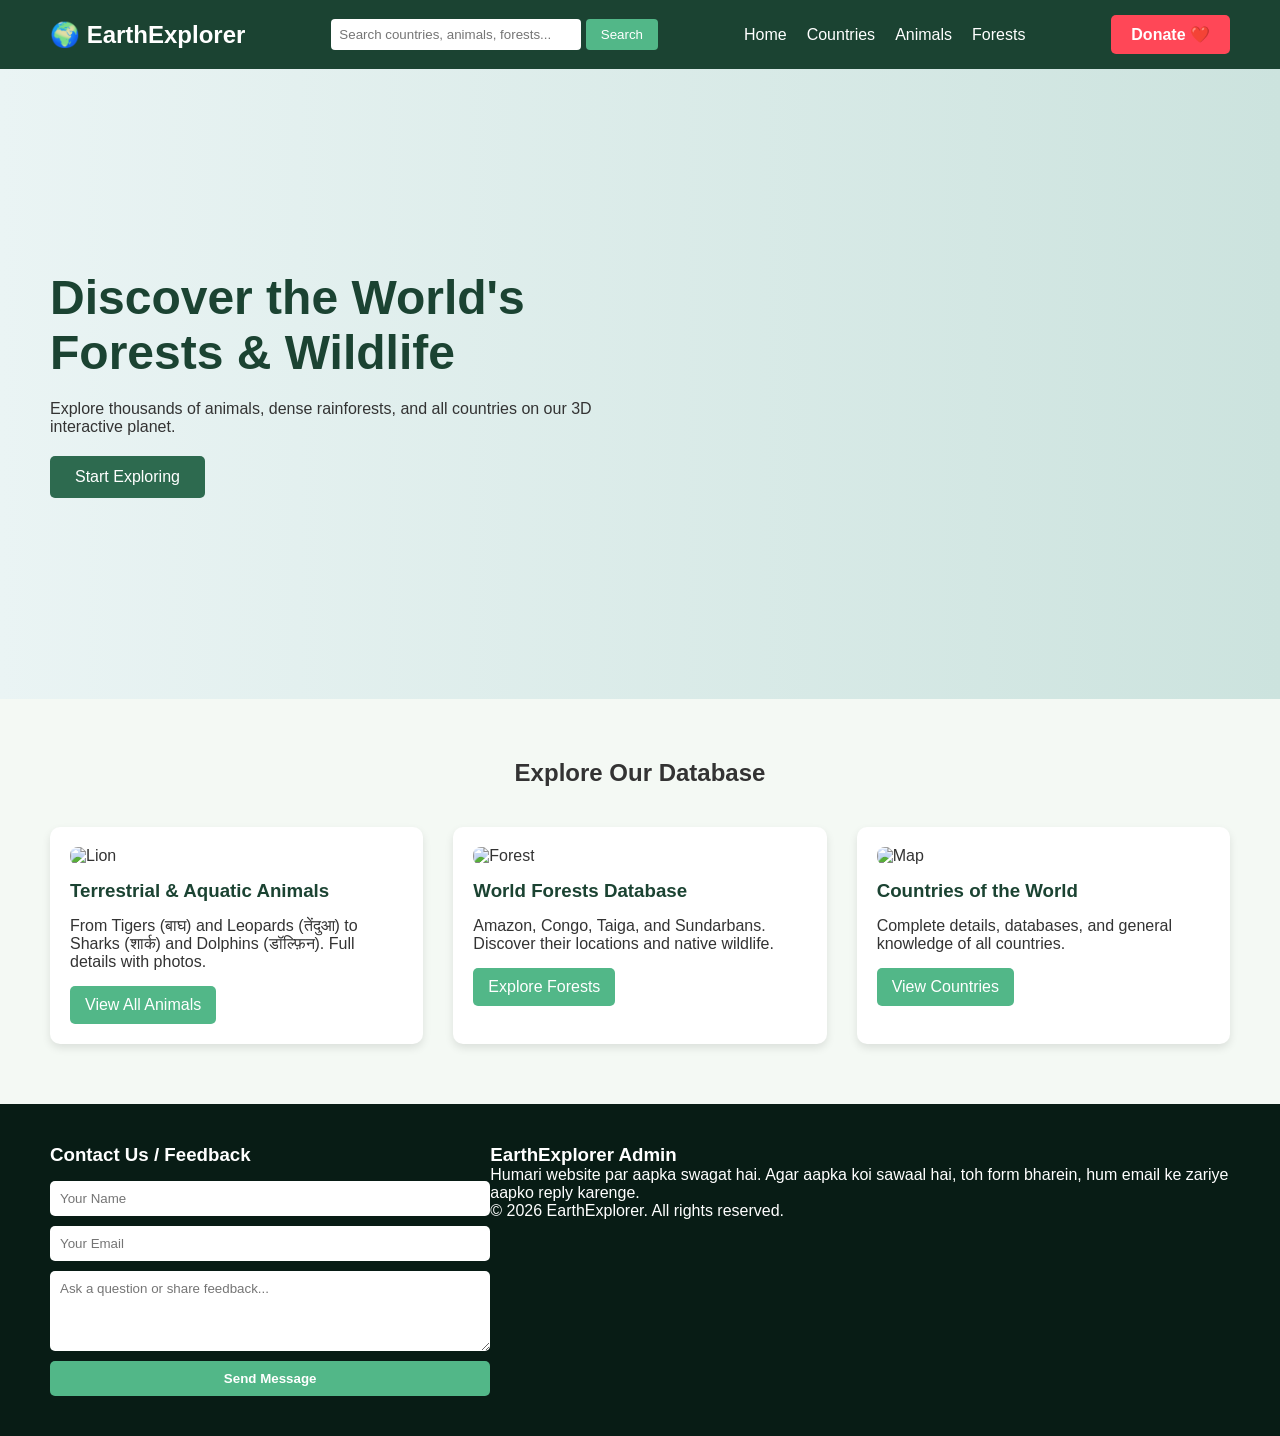
==== commit e584350f: "commit karo" ====
--- a/index.html
+++ b/index.html
@@ -3,181 +3,81 @@
 <head>
     <meta charset="UTF-8">
     <meta name="viewport" content="width=device-width, initial-scale=1.0">
-    <title>Nature Ideals | Restoring the Earth</title>
-    <link href="https://fonts.googleapis.com/css2?family=Inter:wght@300;400;600;700&display=swap" rel="stylesheet">
-    <style>
-        /* Premium CSS Setup */
-        :root {
-            --primary-green: #7E903A; /* Olive green like WeForest */
-            --dark-bg: #2C3539;
-            --beige-bg: #F4F1EA;
-            --text-dark: #222;
-            --text-light: #fff;
-        }
-
-        * { margin: 0; padding: 0; box-sizing: border-box; font-family: 'Inter', sans-serif; }
-        body { background-color: var(--beige-bg); color: var(--text-dark); }
-        a { text-decoration: none; }
-
-        /* Navbar */
-        header {
-            position: absolute; width: 100%; top: 0; padding: 20px 5%;
-            display: flex; justify-content: space-between; align-items: center; z-index: 100;
-        }
-        .logo { font-size: 24px; font-weight: 700; color: white; display: flex; align-items: center; gap: 10px; }
-        .logo-icon { width: 40px; height: 40px; background: white; color: var(--primary-green); border-radius: 50%; display: flex; justify-content: center; align-items: center; }
-        
-        .nav-right { display: flex; align-items: center; gap: 20px; }
-        .search-bar { background: transparent; border: 1px solid white; color: white; padding: 8px 15px; border-radius: 20px; outline: none; }
-        .search-bar::placeholder { color: #ddd; }
-        .menu-btn { color: white; font-size: 24px; cursor: pointer; }
-
-        /* Hero Section */
-        .hero {
-            height: 100vh;
-            background: linear-gradient(rgba(0,0,0,0.3), rgba(0,0,0,0.5)), url('https://images.unsplash.com/photo-1511497584788-876760111969?q=80&w=2000') center/cover;
-            display: flex; flex-direction: column; justify-content: center; padding: 0 10%; color: white;
-        }
-        .hero h1 { font-size: 60px; max-width: 800px; margin-bottom: 20px; line-height: 1.1; }
-        .hero p { font-size: 18px; max-width: 600px; margin-bottom: 30px; line-height: 1.5; font-weight: 300; }
-        
-        .hero-btns { display: flex; gap: 15px; }
-        .btn-solid { background: var(--primary-green); color: white; padding: 15px 30px; border-radius: 30px; font-weight: 600; transition: 0.3s; border: 2px solid var(--primary-green); }
-        .btn-solid:hover { background: transparent; border: 2px solid white; }
-        .btn-outline { background: white; color: var(--text-dark); padding: 15px 30px; border-radius: 30px; font-weight: 600; transition: 0.3s; }
-        .btn-outline:hover { background: #eee; }
-
-        /* Stats Section */
-        .stats-section { padding: 80px 10%; background: white; }
-        .stats-grid { display: grid; grid-template-columns: repeat(auto-fit, minmax(250px, 1fr)); gap: 30px; }
-        .stat-card { text-align: center; background: white; border: 1px solid #eee; padding-bottom: 20px; box-shadow: 0 10px 20px rgba(0,0,0,0.05); }
-        .stat-card img { width: 100%; height: 200px; object-fit: cover; margin-bottom: 20px; }
-        .stat-card h3 { font-size: 32px; color: var(--dark-bg); margin-bottom: 5px; }
-        .stat-card p { color: #666; font-size: 14px; }
-
-        /* Info Section (Why FLR style) */
-        .info-section { padding: 80px 10%; background: var(--beige-bg); }
-        .info-section h2 { font-size: 40px; margin-bottom: 20px; color: var(--dark-bg); }
-        .info-desc { font-size: 18px; color: #555; max-width: 800px; margin-bottom: 40px; }
-        
-        .highlight-box { background: #E8E5DB; padding: 30px; border-left: 4px solid var(--primary-green); margin-bottom: 50px; }
-
-        .image-cards { display: flex; flex-direction: column; gap: 20px; }
-        .img-card { position: relative; height: 250px; overflow: hidden; }
-        .img-card img { width: 100%; height: 100%; object-fit: cover; }
-        .img-overlay { position: absolute; bottom: 0; left: 0; width: 100%; padding: 30px; background: linear-gradient(transparent, rgba(0,0,0,0.8)); color: white; }
-        .img-overlay h4 { font-size: 20px; margin-bottom: 5px; color: #A5D6A7; }
-
-        /* Footer */
-        footer { background: var(--dark-bg); color: white; padding: 60px 10%; }
-        .footer-grid { display: grid; grid-template-columns: 1fr 1fr 1fr; gap: 40px; margin-bottom: 40px;}
-        .footer-grid h4 { margin-bottom: 20px; color: var(--primary-green); }
-        .footer-grid ul { list-style: none; }
-        .footer-grid ul li { margin-bottom: 10px; }
-        .footer-grid ul li a { color: #ccc; transition: 0.3s; }
-        .footer-grid ul li a:hover { color: white; }
-        .search-footer { padding: 10px; width: 100%; border: none; border-radius: 5px; margin-top: 10px;}
-    </style>
+    <title>Earth & Wildlife Explorer</title>
+    <link rel="stylesheet" href="style.css">
+    <script src="https://cdnjs.cloudflare.com/ajax/libs/three.js/r128/three.min.js"></script>
 </head>
 <body>
 
     <header>
-        <div class="logo">
-            <div class="logo-icon">NK</div>
-            Nature Ideals
+        <div class="logo">🌍 EarthExplorer</div>
+        <div class="search-bar">
+            <input type="text" placeholder="Search countries, animals, forests...">
+            <button>Search</button>
         </div>
-        <div class="nav-right">
-            <input type="text" class="search-bar" placeholder="Search forests, projects...">
-            <div class="menu-btn">☰</div>
-        </div>
+        <nav>
+            <ul>
+                <li><a href="index.html">Home</a></li>
+                <li><a href="countries.html">Countries</a></li>
+                <li><a href="animals.html">Animals</a></li>
+                <li><a href="forests.html">Forests</a></li>
+            </ul>
+        </nav>
+        <a href="donate.html" class="donate-btn">Donate ❤️</a>
     </header>
 
     <section class="hero">
-        <h1>Restoring forests for People, Nature and Climate</h1>
-        <p>Through transformative forest restoration projects, we fight climate change, boost biodiversity, and uplift local communities around the world.</p>
-        <div class="hero-btns">
-            <a href="#projects" class="btn-solid">What we do</a>
-            <a href="donate.html" class="btn-outline">Partner with us (Donate)</a>
+        <div class="hero-text">
+            <h1>Discover the World's Forests & Wildlife</h1>
+            <p>Explore thousands of animals, dense rainforests, and all countries on our 3D interactive planet.</p>
+            <a href="#explore" class="cta-btn">Start Exploring</a>
         </div>
+        <div id="canvas-container"></div>
     </section>
 
-    <section class="stats-section">
-        <div class="stats-grid">
-            <div class="stat-card">
-                <img src="https://images.unsplash.com/photo-1622383563227-04401ab4e5ea?w=500" alt="Planting">
-                <h3>110 million</h3>
-                <p>trees growing</p>
+    <section id="explore" class="categories">
+        <h2>Explore Our Database</h2>
+        <div class="card-container">
+            <div class="card">
+                <img src="https://images.unsplash.com/photo-1546182990-dffeafbe841d?w=500" alt="Lion">
+                <h3>Terrestrial & Aquatic Animals</h3>
+                <p>From Tigers (बाघ) and Leopards (तेंदुआ) to Sharks (शार्क) and Dolphins (डॉल्फ़िन). Full details with photos.</p>
+                <a href="animals.html" class="card-btn">View All Animals</a>
             </div>
-            <div class="stat-card">
-                <img src="https://images.unsplash.com/photo-1542601906990-b4d3fb778b09?w=500" alt="Regenerating">
-                <h3>83,100</h3>
-                <p>hectares regenerating</p>
+            <div class="card">
+                <img src="https://images.unsplash.com/photo-1511497584788-876760111969?w=500" alt="Forest">
+                <h3>World Forests Database</h3>
+                <p>Amazon, Congo, Taiga, and Sundarbans. Discover their locations and native wildlife.</p>
+                <a href="forests.html" class="card-btn">Explore Forests</a>
             </div>
-            <div class="stat-card">
-                <img src="https://images.unsplash.com/photo-1448375240586-882707db888b?w=500" alt="Species">
-                <h3>987</h3>
-                <p>species growing</p>
-            </div>
-            <div class="stat-card">
-                <img src="https://images.unsplash.com/photo-1531206715517-5c0ba140b2b8?w=500" alt="Families">
-                <h3>104,000</h3>
-                <p>families benefiting</p>
+            <div class="card">
+                <img src="https://images.unsplash.com/photo-1521295121783-8a321d551ad2?w=500" alt="Map">
+                <h3>Countries of the World</h3>
+                <p>Complete details, databases, and general knowledge of all countries.</p>
+                <a href="countries.html" class="card-btn">View Countries</a>
             </div>
         </div>
     </section>
 
-    <section class="info-section">
-        <h2>Why Forest and Landscape Restoration?</h2>
-        <p class="info-desc">Forests are one of the most effective solutions to address the effects of climate change. They are also a powerful force to lift people out of poverty and conserve biodiversity.</p>
-        
-        <div class="highlight-box">
-            Rather than just planting more trees, we work to restore landscapes and protect them from deforestation over the long term.
-        </div>
-
-        <div class="image-cards">
-            <div class="img-card">
-                <img src="https://images.unsplash.com/photo-1488521787991-ed7bbaae773c?w=1200" alt="People">
-                <div class="img-overlay">
-                    <h4>PEOPLE</h4>
-                    <p>As well as supplying clean water and air, forests are a source of livelihoods.</p>
-                </div>
+    <footer id="contact">
+        <div class="footer-content">
+            <div class="contact-form">
+                <h3>Contact Us / Feedback</h3>
+                <form action="#" method="POST">
+                    <input type="text" name="name" placeholder="Your Name" required>
+                    <input type="email" name="email" placeholder="Your Email" required>
+                    <textarea name="message" rows="4" placeholder="Ask a question or share feedback..." required></textarea>
+                    <button type="submit">Send Message</button>
+                </form>
             </div>
-            <div class="img-card">
-                <img src="https://images.unsplash.com/photo-1497436072909-60f360e1d4b1?w=1200" alt="Nature">
-                <div class="img-overlay">
-                    <h4>NATURE</h4>
-                    <p>Forests are home to 80% of our terrestrial biodiversity.</p>
-                </div>
+            <div class="footer-info">
+                <h3>EarthExplorer Admin</h3>
+                <p>Humari website par aapka swagat hai. Agar aapka koi sawaal hai, toh form bharein, hum email ke zariye aapko reply karenge.</p>
+                <p>&copy; 2026 EarthExplorer. All rights reserved.</p>
             </div>
         </div>
-    </section>
-
-    <footer>
-        <div class="footer-grid">
-            <div>
-                <div class="logo" style="margin-bottom: 20px;">
-                    <div class="logo-icon">NK</div> Nature Ideals
-                </div>
-                <p style="color: #aaa; font-size: 14px;">HQ: Agra, Uttar Pradesh, India<br>Committed to making Earth cooler.</p>
-            </div>
-            <div>
-                <h4>Explore</h4>
-                <ul>
-                    <li><a href="#">About Us</a></li>
-                    <li><a href="#">Our Projects</a></li>
-                    <li><a href="donate.html">Make a Donation</a></li>
-                </ul>
-            </div>
-            <div>
-                <h4>Stay Updated</h4>
-                <p style="color: #aaa; font-size: 14px;">Subscribe to our newsletter</p>
-                <input type="email" class="search-footer" placeholder="Your email address">
-                <button style="width: 100%; padding: 10px; margin-top: 10px; background: var(--primary-green); color: white; border: none; cursor: pointer;">Subscribe</button>
-            </div>
-        </div>
-        <hr style="border-color: #444; margin: 20px 0;">
-        <p style="text-align: center; color: #888; font-size: 12px;">© 2026 Nature Ideals. UI Design for Educational & NGO Purposes.</p>
     </footer>
 
+    <script src="script.js"></script>
 </body>
 </html>
--- a/style.css
+++ b/style.css
@@ -0,0 +1,58 @@
+* {
+    margin: 0;
+    padding: 0;
+    box-sizing: border-box;
+    font-family: 'Segoe UI', Tahoma, Geneva, Verdana, sans-serif;
+}
+
+body { background-color: #f4f9f4; color: #333; }
+
+/* Header & Navbar */
+header {
+    display: flex;
+    justify-content: space-between;
+    align-items: center;
+    background-color: #1b4332;
+    padding: 15px 50px;
+    color: white;
+    position: sticky;
+    top: 0;
+    z-index: 1000;
+}
+.logo { font-size: 24px; font-weight: bold; }
+.search-bar input { padding: 8px; width: 250px; border-radius: 4px; border: none; }
+.search-bar button { padding: 8px 15px; background: #52b788; color: white; border: none; border-radius: 4px; cursor: pointer; }
+nav ul { display: flex; list-style: none; gap: 20px; }
+nav ul li a { color: white; text-decoration: none; font-weight: 500; transition: 0.3s; }
+nav ul li a:hover { color: #52b788; }
+.donate-btn { background-color: #ff4757; color: white; padding: 10px 20px; text-decoration: none; border-radius: 5px; font-weight: bold; }
+
+/* Hero Section */
+.hero {
+    display: flex;
+    justify-content: space-between;
+    align-items: center;
+    padding: 50px;
+    background: linear-gradient(to right, #eaf4f4, #cce3de);
+    height: 70vh;
+}
+.hero-text { max-width: 50%; }
+.hero-text h1 { font-size: 48px; color: #1b4332; margin-bottom: 20px; }
+.cta-btn { display: inline-block; padding: 12px 25px; background: #2d6a4f; color: white; text-decoration: none; border-radius: 5px; margin-top: 20px; }
+#canvas-container { width: 500px; height: 500px; } /* 3D Map Space */
+
+/* Categories */
+.categories { padding: 60px 50px; text-align: center; }
+.card-container { display: flex; justify-content: space-between; gap: 30px; margin-top: 40px; }
+.card { background: white; padding: 20px; border-radius: 10px; box-shadow: 0 4px 8px rgba(0,0,0,0.1); width: 32%; text-align: left; }
+.card img { width: 100%; height: 200px; object-fit: cover; border-radius: 8px; }
+.card h3 { margin: 15px 0; color: #1b4332; }
+.card-btn { display: inline-block; padding: 10px 15px; background: #52b788; color: white; text-decoration: none; border-radius: 5px; margin-top: 15px; }
+
+/* Footer */
+footer { background: #081c15; color: white; padding: 40px 50px; }
+.footer-content { display: flex; justify-content: space-between; }
+.contact-form { width: 45%; }
+.contact-form form { display: flex; flex-direction: column; gap: 10px; margin-top: 15px; }
+.contact-form input, .contact-form textarea { padding: 10px; border-radius: 5px; border: none; }
+.contact-form button { padding: 10px; background: #52b788; border: none; color: white; font-weight: bold; cursor: pointer; border-radius: 5px; }
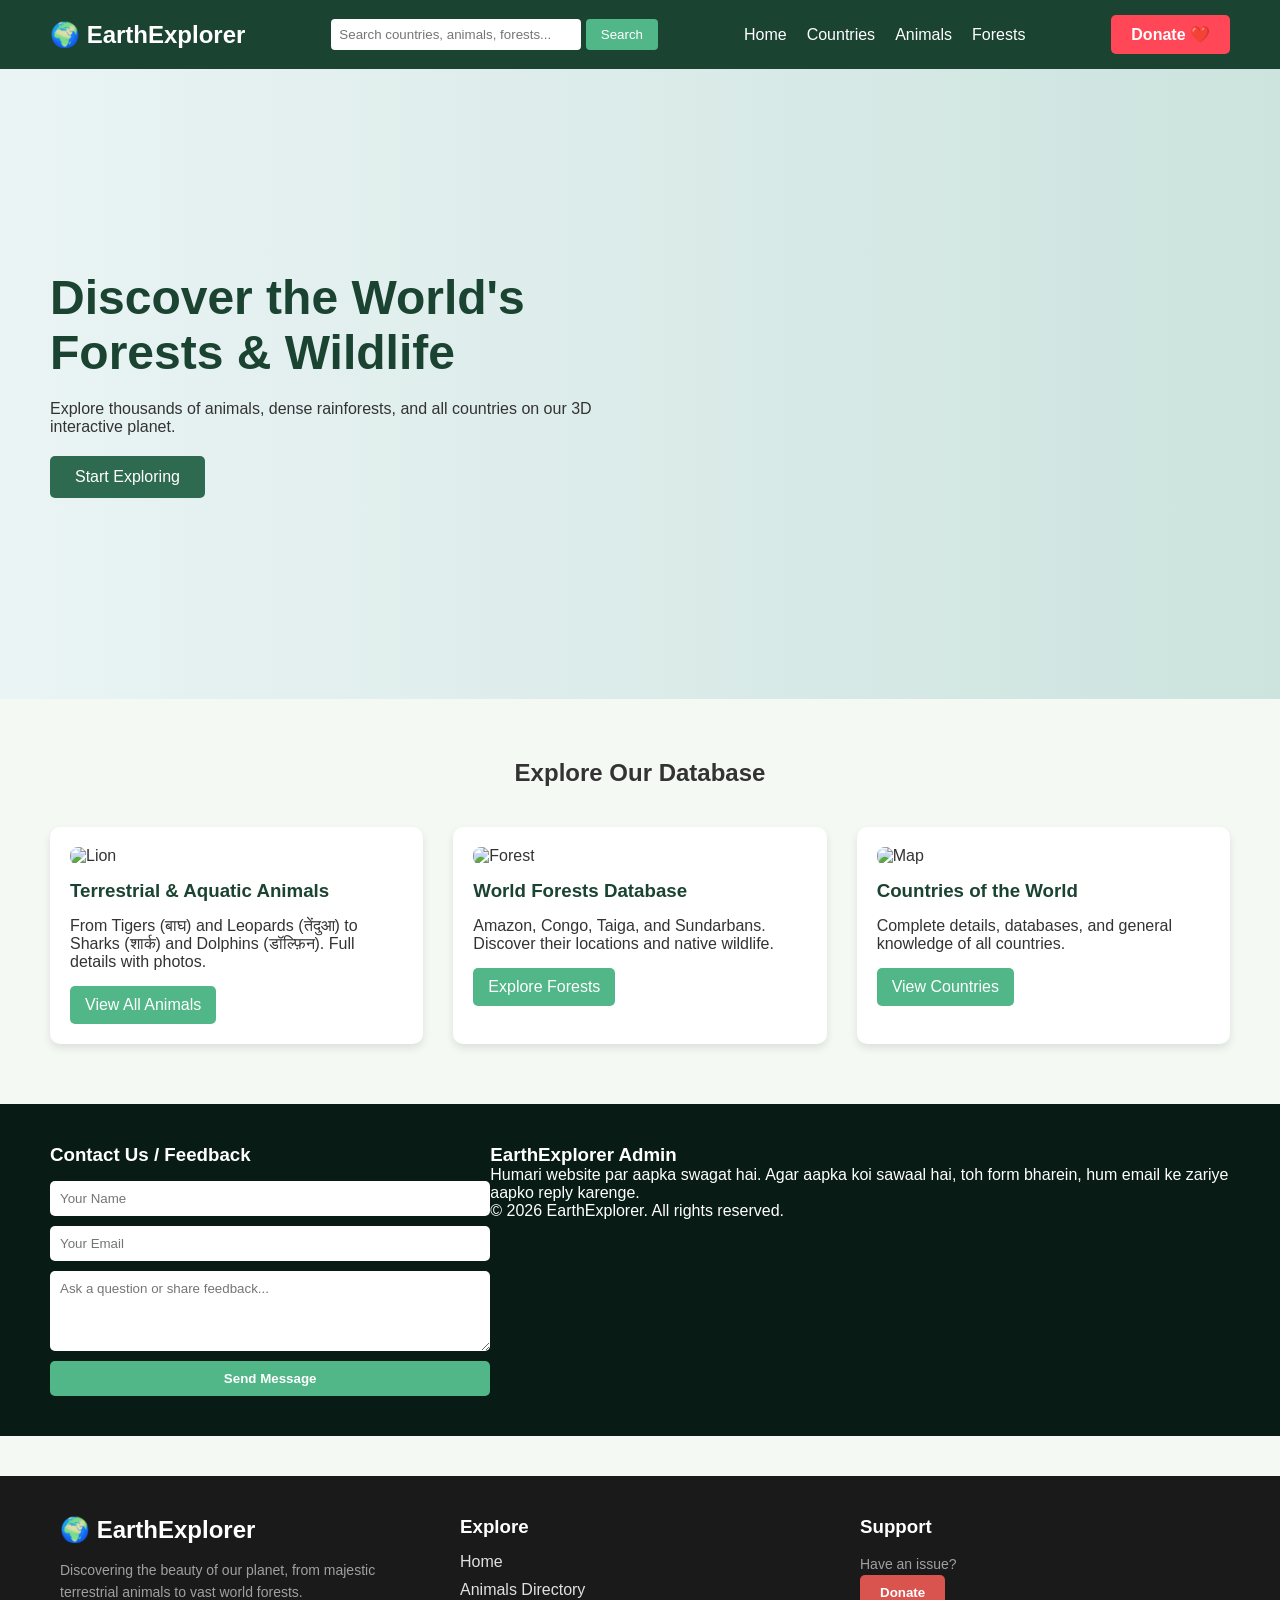
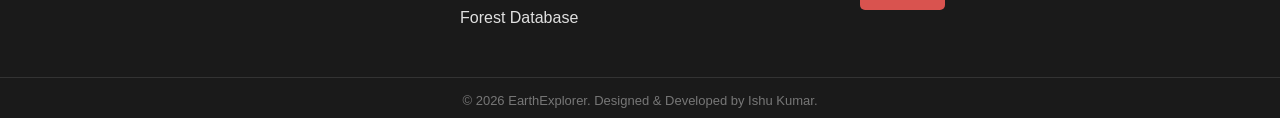
==== commit 7175ebf3: "commit karo" ====
--- a/index.html
+++ b/index.html
@@ -79,5 +79,31 @@
     </footer>
 
     <script src="script.js"></script>
+    <footer class="pro-footer">
+    <div class="footer-container">
+        <div class="footer-section brand">
+            <h2>🌍 EarthExplorer</h2>
+            <p>Discovering the beauty of our planet, from majestic terrestrial animals to vast world forests.</p>
+        </div>
+        
+        <div class="footer-section quick-links">
+            <h3>Explore</h3>
+            <ul>
+                <li><a href="index.html">Home</a></li>
+                <li><a href="animals.html">Animals Directory</a></li>
+                <li><a href="forests.html">Forest Database</a></li>
+            </ul>
+        </div>
+
+        <div class="footer-section contact">
+            <h3>Support</h3>
+            <p>Have an issue?</p>
+            <button class="donate-btn-footer">Donate</button>
+        </div>
+    </div>
+    <div class="footer-bottom">
+        <p>&copy; 2026 EarthExplorer. Designed & Developed by Ishu Kumar.</p>
+    </div>
+</footer>
 </body>
 </html>
--- a/style.css
+++ b/style.css
@@ -55,4 +55,89 @@
 .contact-form { width: 45%; }
 .contact-form form { display: flex; flex-direction: column; gap: 10px; margin-top: 15px; }
 .contact-form input, .contact-form textarea { padding: 10px; border-radius: 5px; border: none; }
-.contact-form button { padding: 10px; background: #52b788; border: none; color: white; font-weight: bold; cursor: pointer; border-radius: 5px; }+.contact-form button { padding: 10px; background: #52b788; border: none; color: white; font-weight: bold; cursor: pointer; border-radius: 5px}
+
+/* Professional Footer Styling */
+.pro-footer {
+    background-color: #1a1a1a;
+    color: #e0e0e0;
+    padding: 40px 0 10px 0;
+    font-family: 'Segoe UI', Tahoma, Geneva, Verdana, sans-serif;
+    margin-top: 40px;
+}
+
+.footer-container {
+    display: flex;
+    justify-content: space-around;
+    flex-wrap: wrap;
+    max-width: 1200px;
+    margin: auto;
+    padding-bottom: 20px;
+}
+
+.footer-section {
+    width: 30%;
+    margin-bottom: 20px;
+}
+
+.footer-section h2, .footer-section h3 {
+    color: #ffffff;
+    margin-bottom: 15px;
+}
+
+.footer-section p {
+    line-height: 1.6;
+    font-size: 14px;
+    color: #a0a0a0;
+}
+
+.quick-links ul {
+    list-style: none;
+    padding: 0;
+}
+
+.quick-links ul li {
+    margin-bottom: 10px;
+}
+
+.quick-links ul li a {
+    color: #e0e0e0;
+    text-decoration: none;
+    transition: color 0.3s ease;
+}
+
+.quick-links ul li a:hover {
+    color: #4caf50; /* Green hover effect */
+}
+
+.donate-btn-footer {
+    background-color: #d9534f;
+    color: white;
+    border: none;
+    padding: 10px 20px;
+    border-radius: 5px;
+    cursor: pointer;
+    font-weight: bold;
+    transition: background 0.3s ease;
+}
+
+.donate-btn-footer:hover {
+    background-color: #c9302c;
+}
+
+.footer-bottom {
+    text-align: center;
+    border-top: 1px solid #333;
+    padding-top: 15px;
+    font-size: 13px;
+    color: #777;
+}
+
+/* Mobile Responsiveness */
+@media (max-width: 768px) {
+    .footer-section {
+        width: 100%;
+        text-align: center;
+        padding: 0 20px;
+    }
+}
